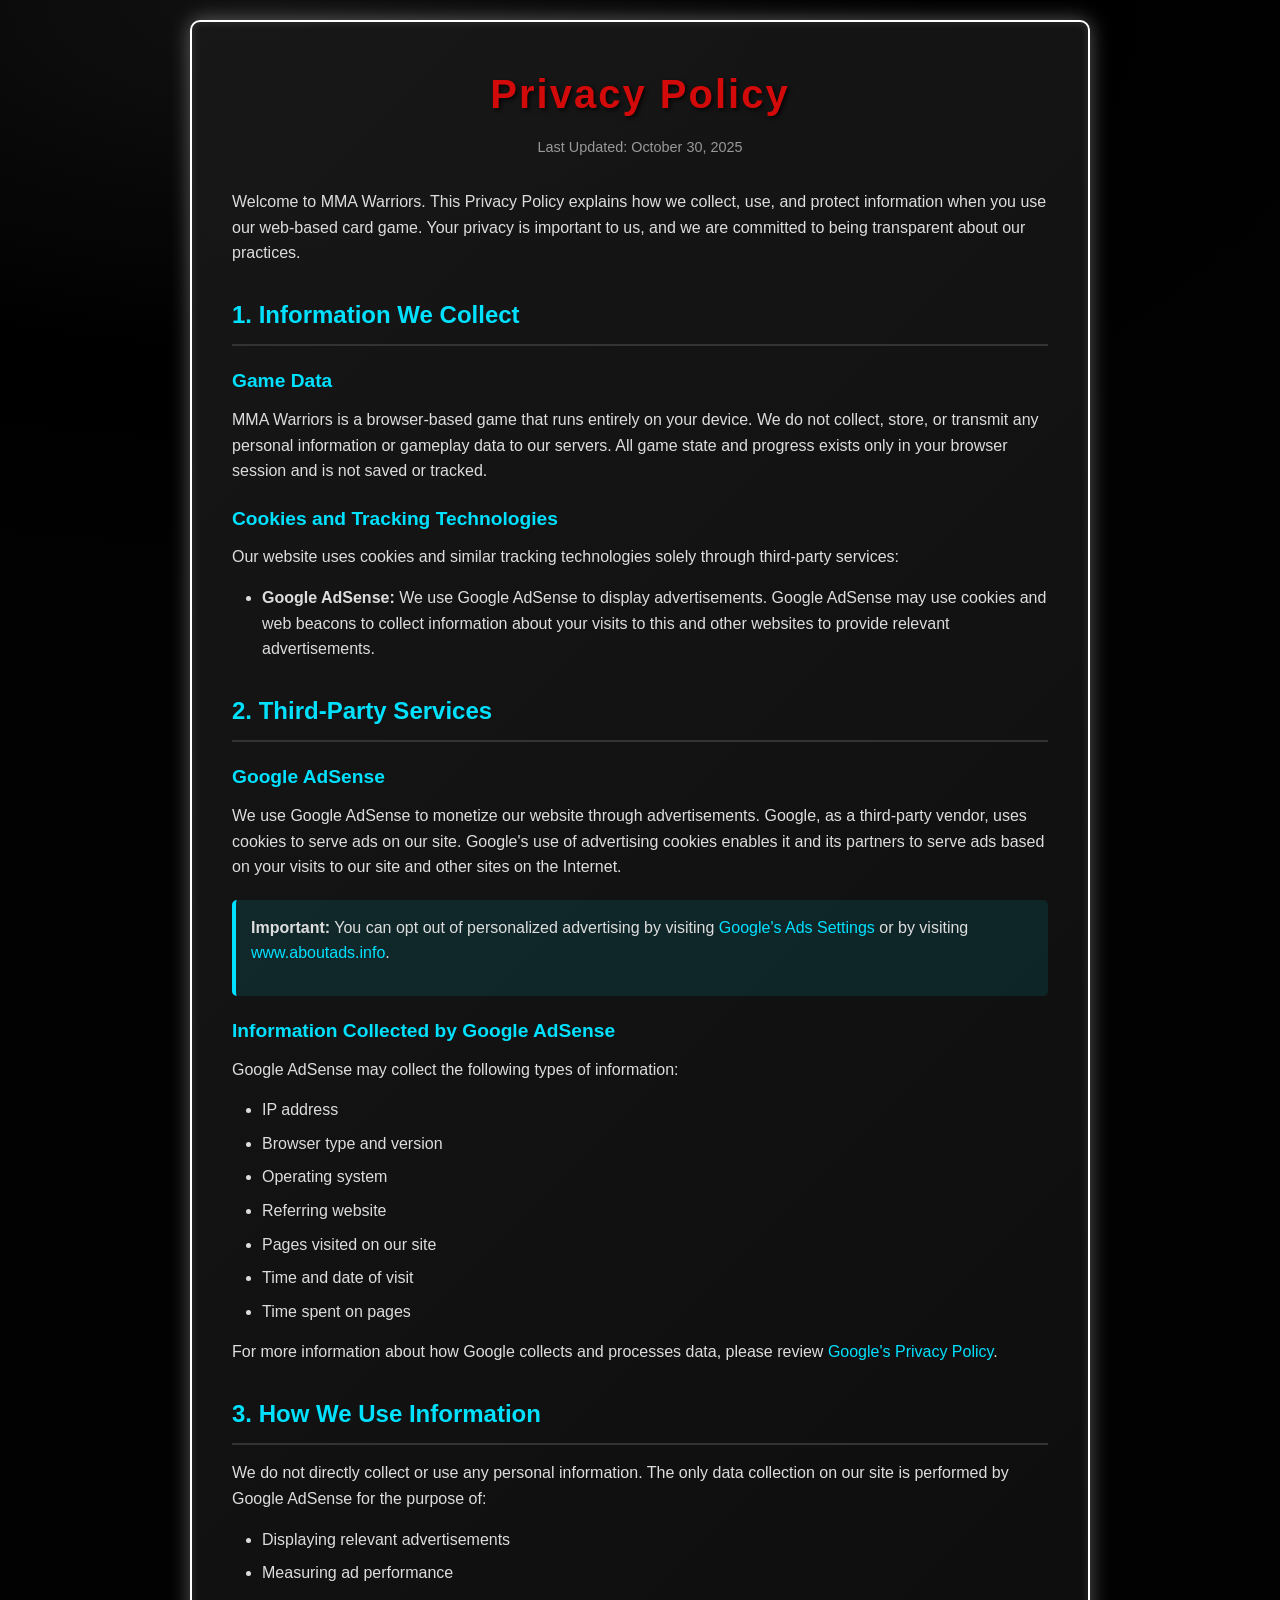
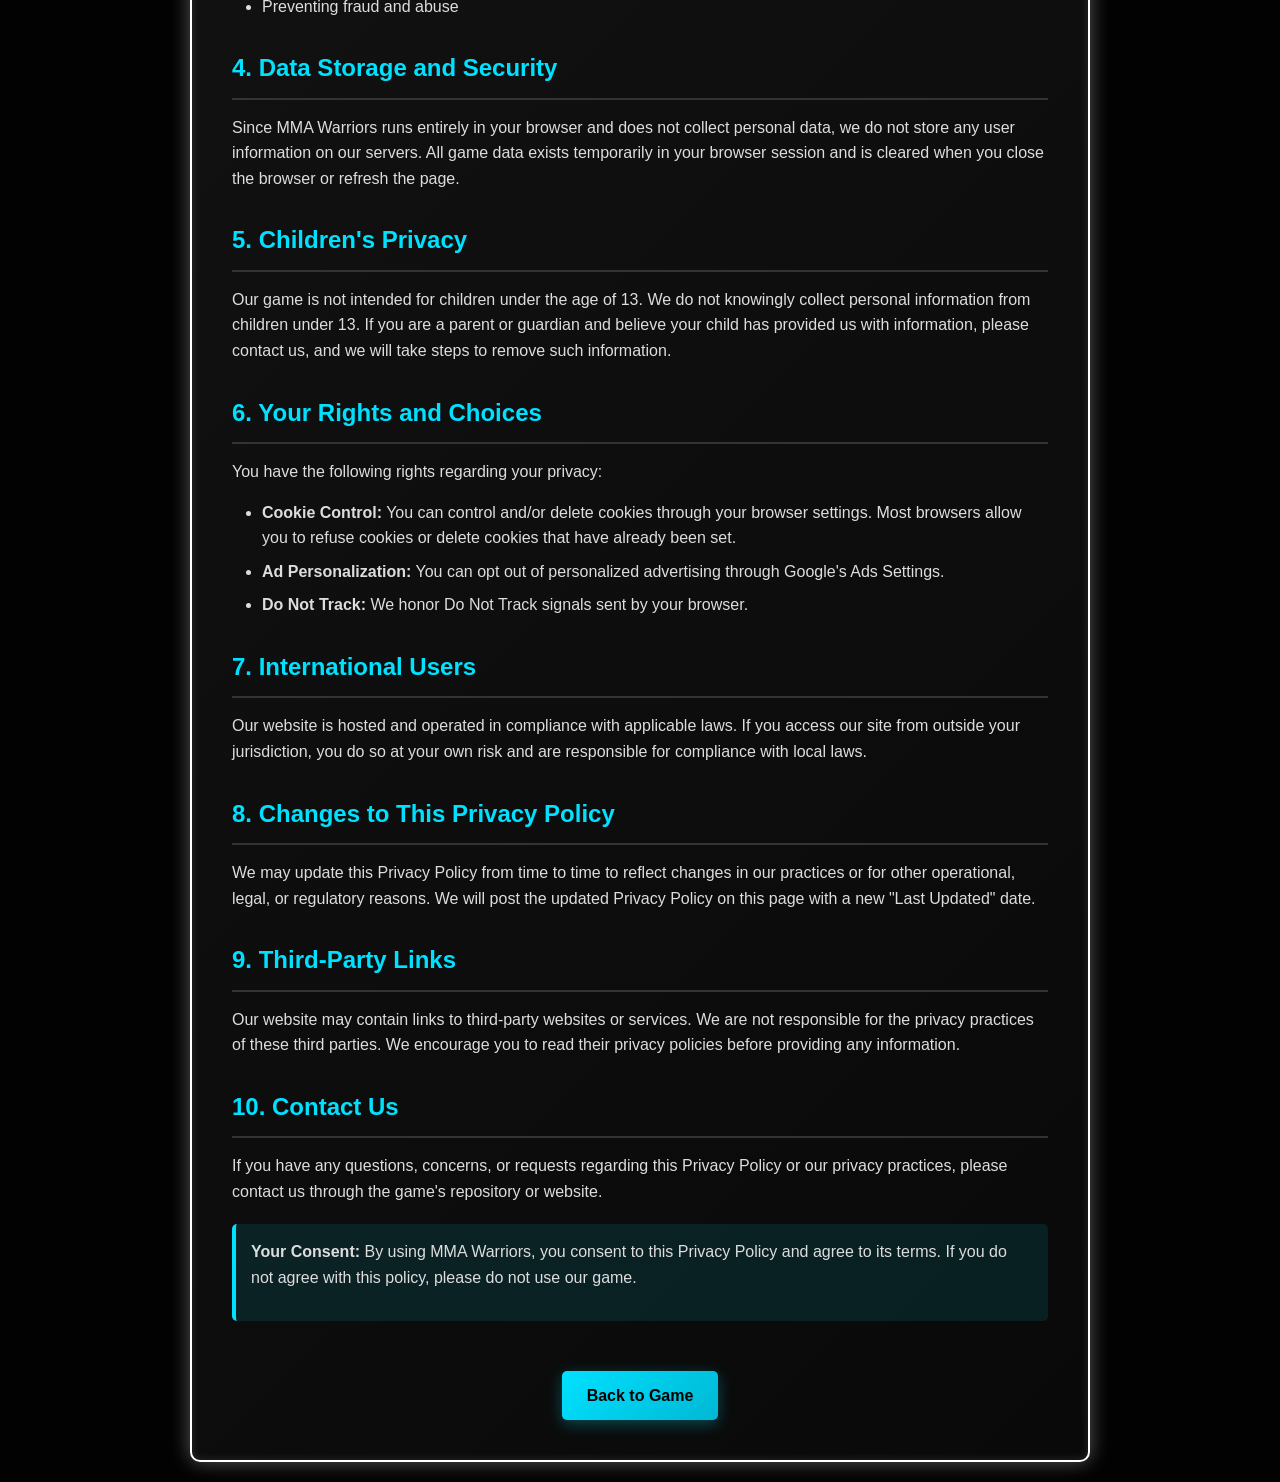
==== docs/privacy.html @ 4e3d0038 "Added privacy policy" ====
<!DOCTYPE html>
<html lang="en">
<head>
    <meta charset="UTF-8">
    <meta name="viewport" content="width=device-width, initial-scale=1.0">
    <title>Privacy Policy - MMA Warriors</title>
    <style>
        * {
            margin: 0;
            padding: 0;
            box-sizing: border-box;
        }

        body {
            font-family: 'Arial', sans-serif;
            background: radial-gradient(1200px 600px at 20% 0%, #111 0%, #000 60%, #020202 100%);
            color: #fff;
            min-height: 100vh;
            padding: 20px;
            line-height: 1.6;
        }

        .container {
            max-width: 900px;
            margin: 0 auto;
            background: linear-gradient(135deg, rgba(25,25,25,0.9), rgba(10,10,10,0.9));
            border-radius: 10px;
            border: 2px solid #ffffff;
            box-shadow: 0 0 20px rgba(255,255,255,0.35), inset 0 0 10px rgba(255,255,255,0.12);
            padding: 40px;
        }

        h1 {
            font-size: 2.5em;
            color: #d20a0a;
            text-shadow: 2px 2px 4px rgba(0, 0, 0, 0.8);
            margin-bottom: 10px;
            font-weight: bold;
            letter-spacing: 2px;
            text-align: center;
        }

        .subtitle {
            text-align: center;
            color: #999;
            margin-bottom: 30px;
            font-size: 0.9em;
        }

        h2 {
            color: #00e1ff;
            font-size: 1.5em;
            margin-top: 30px;
            margin-bottom: 15px;
            padding-bottom: 10px;
            border-bottom: 2px solid #333;
        }

        h3 {
            color: #00e1ff;
            font-size: 1.2em;
            margin-top: 20px;
            margin-bottom: 10px;
        }

        p {
            margin-bottom: 15px;
            color: #ddd;
        }

        ul {
            margin-left: 30px;
            margin-bottom: 15px;
        }

        li {
            margin-bottom: 8px;
            color: #ddd;
        }

        a {
            color: #00e1ff;
            text-decoration: none;
            transition: color 0.3s;
        }

        a:hover {
            color: #00b8d4;
            text-decoration: underline;
        }

        .back-link {
            display: inline-block;
            background: linear-gradient(135deg, #00e1ff, #00b8d4);
            color: #000;
            padding: 12px 25px;
            border-radius: 5px;
            text-decoration: none;
            font-weight: bold;
            margin-top: 30px;
            transition: transform 0.2s, box-shadow 0.2s;
            box-shadow: 0 4px 15px rgba(0,225,255,0.3);
        }

        .back-link:hover {
            transform: translateY(-2px);
            box-shadow: 0 6px 20px rgba(0,225,255,0.5);
            text-decoration: none;
        }

        .highlight-box {
            background: rgba(0,225,255,0.1);
            border-left: 4px solid #00e1ff;
            padding: 15px;
            margin: 20px 0;
            border-radius: 5px;
        }

        @media (max-width: 768px) {
            .container {
                padding: 20px;
            }

            h1 {
                font-size: 1.8em;
            }

            h2 {
                font-size: 1.3em;
            }
        }
    </style>
</head>
<body>
    <div class="container">
        <h1>Privacy Policy</h1>
        <p class="subtitle">Last Updated: October 30, 2025</p>

        <p>Welcome to MMA Warriors. This Privacy Policy explains how we collect, use, and protect information when you use our web-based card game. Your privacy is important to us, and we are committed to being transparent about our practices.</p>

        <h2>1. Information We Collect</h2>

        <h3>Game Data</h3>
        <p>MMA Warriors is a browser-based game that runs entirely on your device. We do not collect, store, or transmit any personal information or gameplay data to our servers. All game state and progress exists only in your browser session and is not saved or tracked.</p>

        <h3>Cookies and Tracking Technologies</h3>
        <p>Our website uses cookies and similar tracking technologies solely through third-party services:</p>
        <ul>
            <li><strong>Google AdSense:</strong> We use Google AdSense to display advertisements. Google AdSense may use cookies and web beacons to collect information about your visits to this and other websites to provide relevant advertisements.</li>
        </ul>

        <h2>2. Third-Party Services</h2>

        <h3>Google AdSense</h3>
        <p>We use Google AdSense to monetize our website through advertisements. Google, as a third-party vendor, uses cookies to serve ads on our site. Google's use of advertising cookies enables it and its partners to serve ads based on your visits to our site and other sites on the Internet.</p>

        <div class="highlight-box">
            <p><strong>Important:</strong> You can opt out of personalized advertising by visiting <a href="https://www.google.com/settings/ads" target="_blank" rel="noopener noreferrer">Google's Ads Settings</a> or by visiting <a href="http://www.aboutads.info/choices/" target="_blank" rel="noopener noreferrer">www.aboutads.info</a>.</p>
        </div>

        <h3>Information Collected by Google AdSense</h3>
        <p>Google AdSense may collect the following types of information:</p>
        <ul>
            <li>IP address</li>
            <li>Browser type and version</li>
            <li>Operating system</li>
            <li>Referring website</li>
            <li>Pages visited on our site</li>
            <li>Time and date of visit</li>
            <li>Time spent on pages</li>
        </ul>

        <p>For more information about how Google collects and processes data, please review <a href="https://policies.google.com/privacy" target="_blank" rel="noopener noreferrer">Google's Privacy Policy</a>.</p>

        <h2>3. How We Use Information</h2>
        <p>We do not directly collect or use any personal information. The only data collection on our site is performed by Google AdSense for the purpose of:</p>
        <ul>
            <li>Displaying relevant advertisements</li>
            <li>Measuring ad performance</li>
            <li>Preventing fraud and abuse</li>
        </ul>

        <h2>4. Data Storage and Security</h2>
        <p>Since MMA Warriors runs entirely in your browser and does not collect personal data, we do not store any user information on our servers. All game data exists temporarily in your browser session and is cleared when you close the browser or refresh the page.</p>

        <h2>5. Children's Privacy</h2>
        <p>Our game is not intended for children under the age of 13. We do not knowingly collect personal information from children under 13. If you are a parent or guardian and believe your child has provided us with information, please contact us, and we will take steps to remove such information.</p>

        <h2>6. Your Rights and Choices</h2>
        <p>You have the following rights regarding your privacy:</p>
        <ul>
            <li><strong>Cookie Control:</strong> You can control and/or delete cookies through your browser settings. Most browsers allow you to refuse cookies or delete cookies that have already been set.</li>
            <li><strong>Ad Personalization:</strong> You can opt out of personalized advertising through Google's Ads Settings.</li>
            <li><strong>Do Not Track:</strong> We honor Do Not Track signals sent by your browser.</li>
        </ul>

        <h2>7. International Users</h2>
        <p>Our website is hosted and operated in compliance with applicable laws. If you access our site from outside your jurisdiction, you do so at your own risk and are responsible for compliance with local laws.</p>

        <h2>8. Changes to This Privacy Policy</h2>
        <p>We may update this Privacy Policy from time to time to reflect changes in our practices or for other operational, legal, or regulatory reasons. We will post the updated Privacy Policy on this page with a new "Last Updated" date.</p>

        <h2>9. Third-Party Links</h2>
        <p>Our website may contain links to third-party websites or services. We are not responsible for the privacy practices of these third parties. We encourage you to read their privacy policies before providing any information.</p>

        <h2>10. Contact Us</h2>
        <p>If you have any questions, concerns, or requests regarding this Privacy Policy or our privacy practices, please contact us through the game's repository or website.</p>

        <div class="highlight-box">
            <p><strong>Your Consent:</strong> By using MMA Warriors, you consent to this Privacy Policy and agree to its terms. If you do not agree with this policy, please do not use our game.</p>
        </div>

        <div style="text-align: center;">
            <a href="index.html" class="back-link">Back to Game</a>
        </div>
    </div>
</body>
</html>
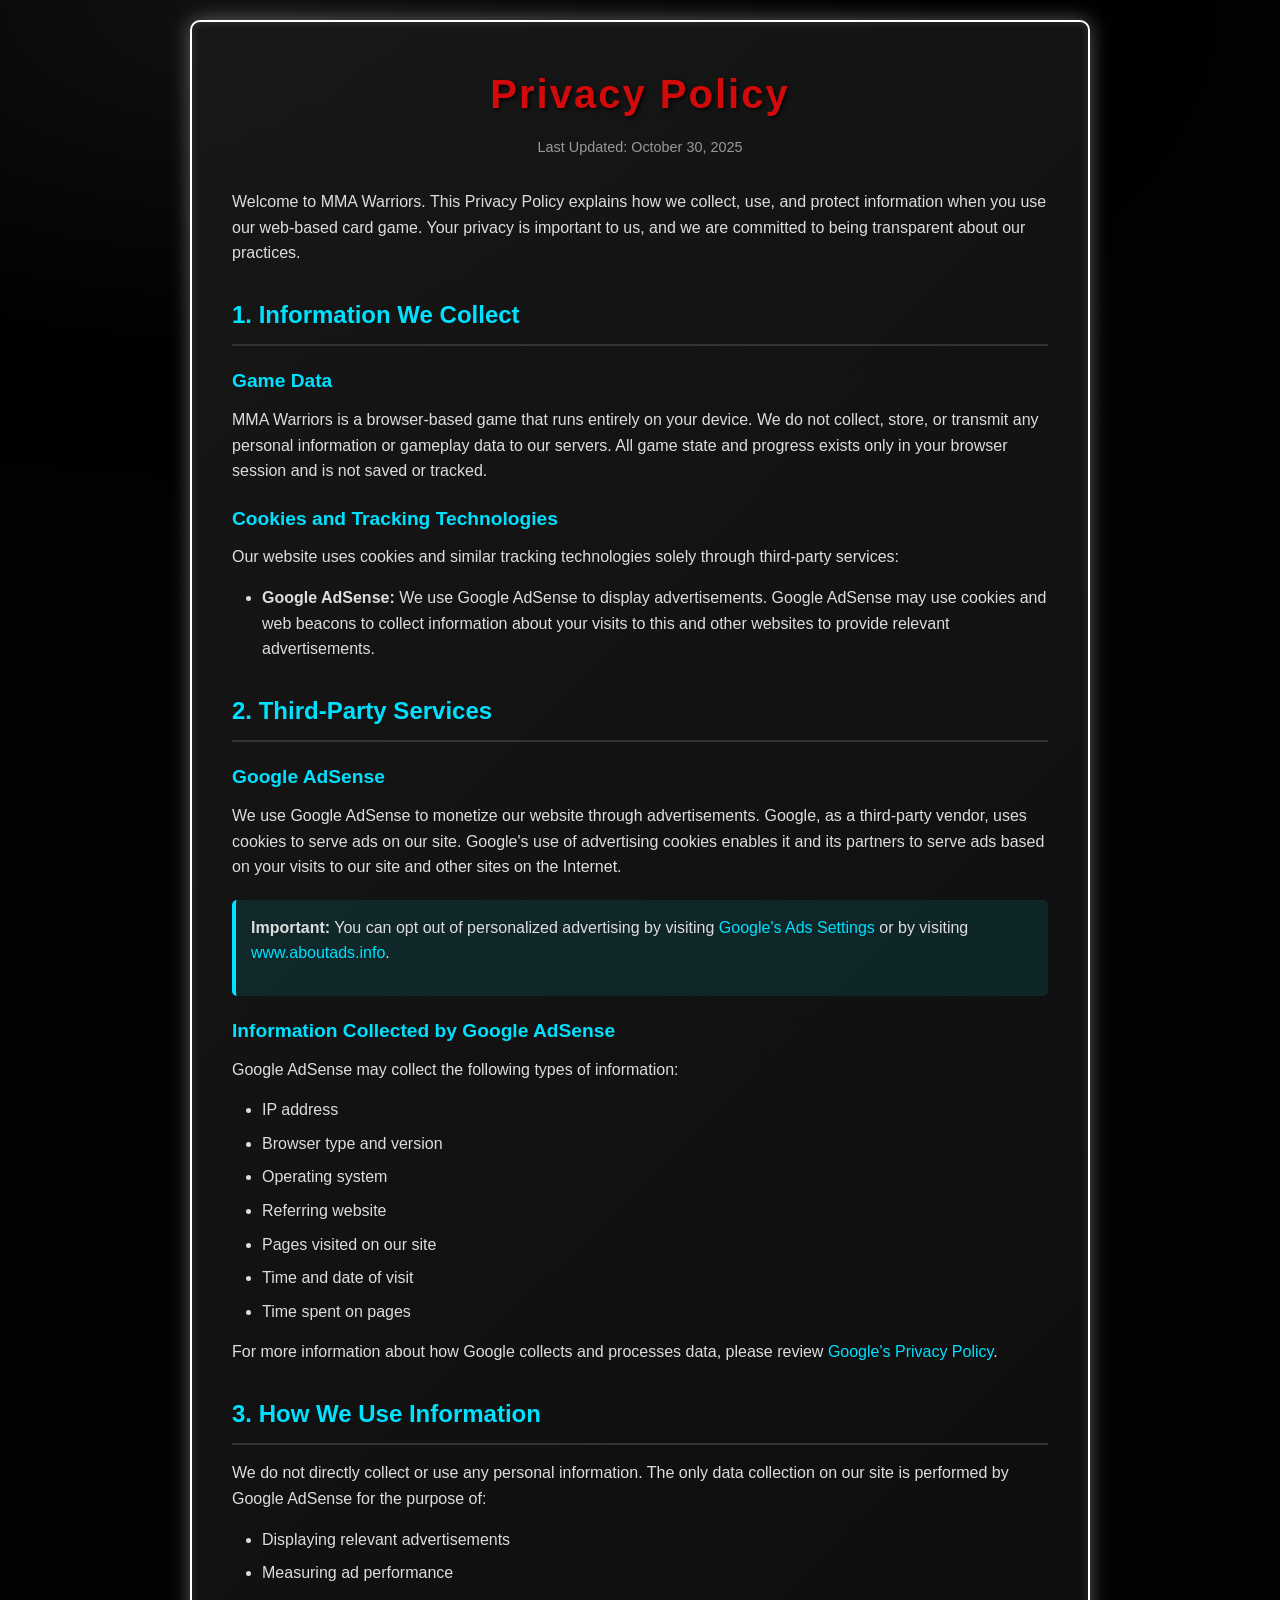
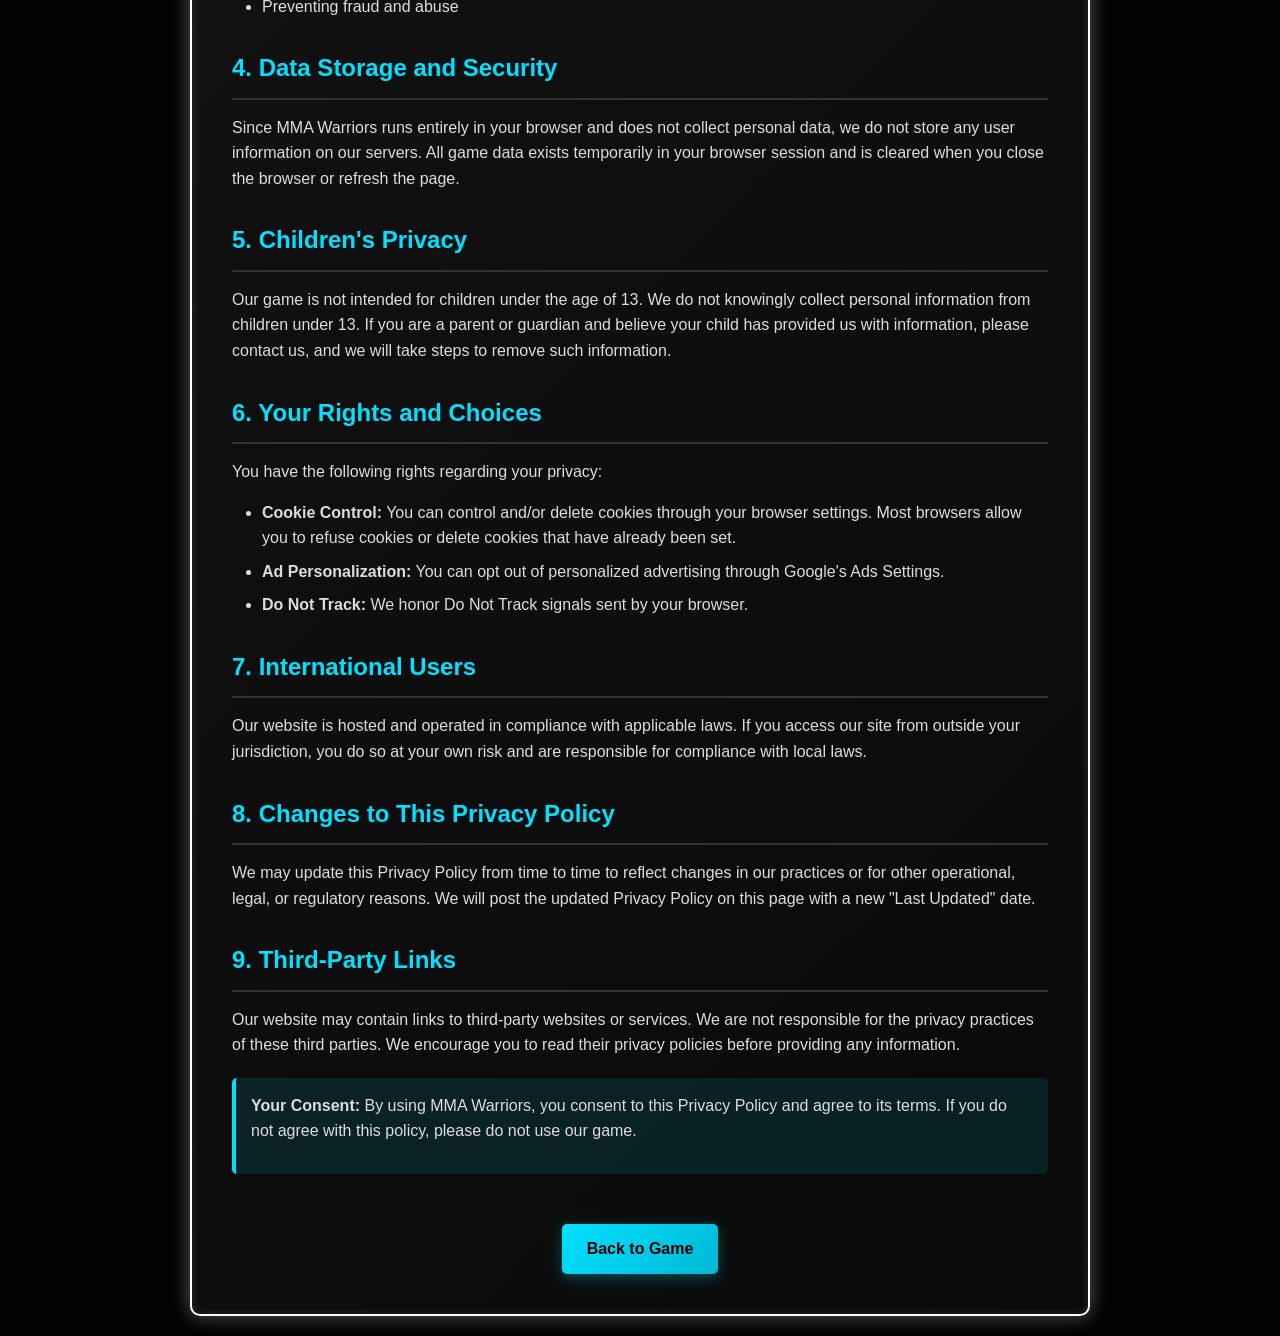
==== commit 8bfad34c: "Adjusted damage" ====
--- a/docs/privacy.html
+++ b/docs/privacy.html
@@ -203,9 +203,6 @@
         <h2>9. Third-Party Links</h2>
         <p>Our website may contain links to third-party websites or services. We are not responsible for the privacy practices of these third parties. We encourage you to read their privacy policies before providing any information.</p>
 
-        <h2>10. Contact Us</h2>
-        <p>If you have any questions, concerns, or requests regarding this Privacy Policy or our privacy practices, please contact us through the game's repository or website.</p>
-
         <div class="highlight-box">
             <p><strong>Your Consent:</strong> By using MMA Warriors, you consent to this Privacy Policy and agree to its terms. If you do not agree with this policy, please do not use our game.</p>
         </div>
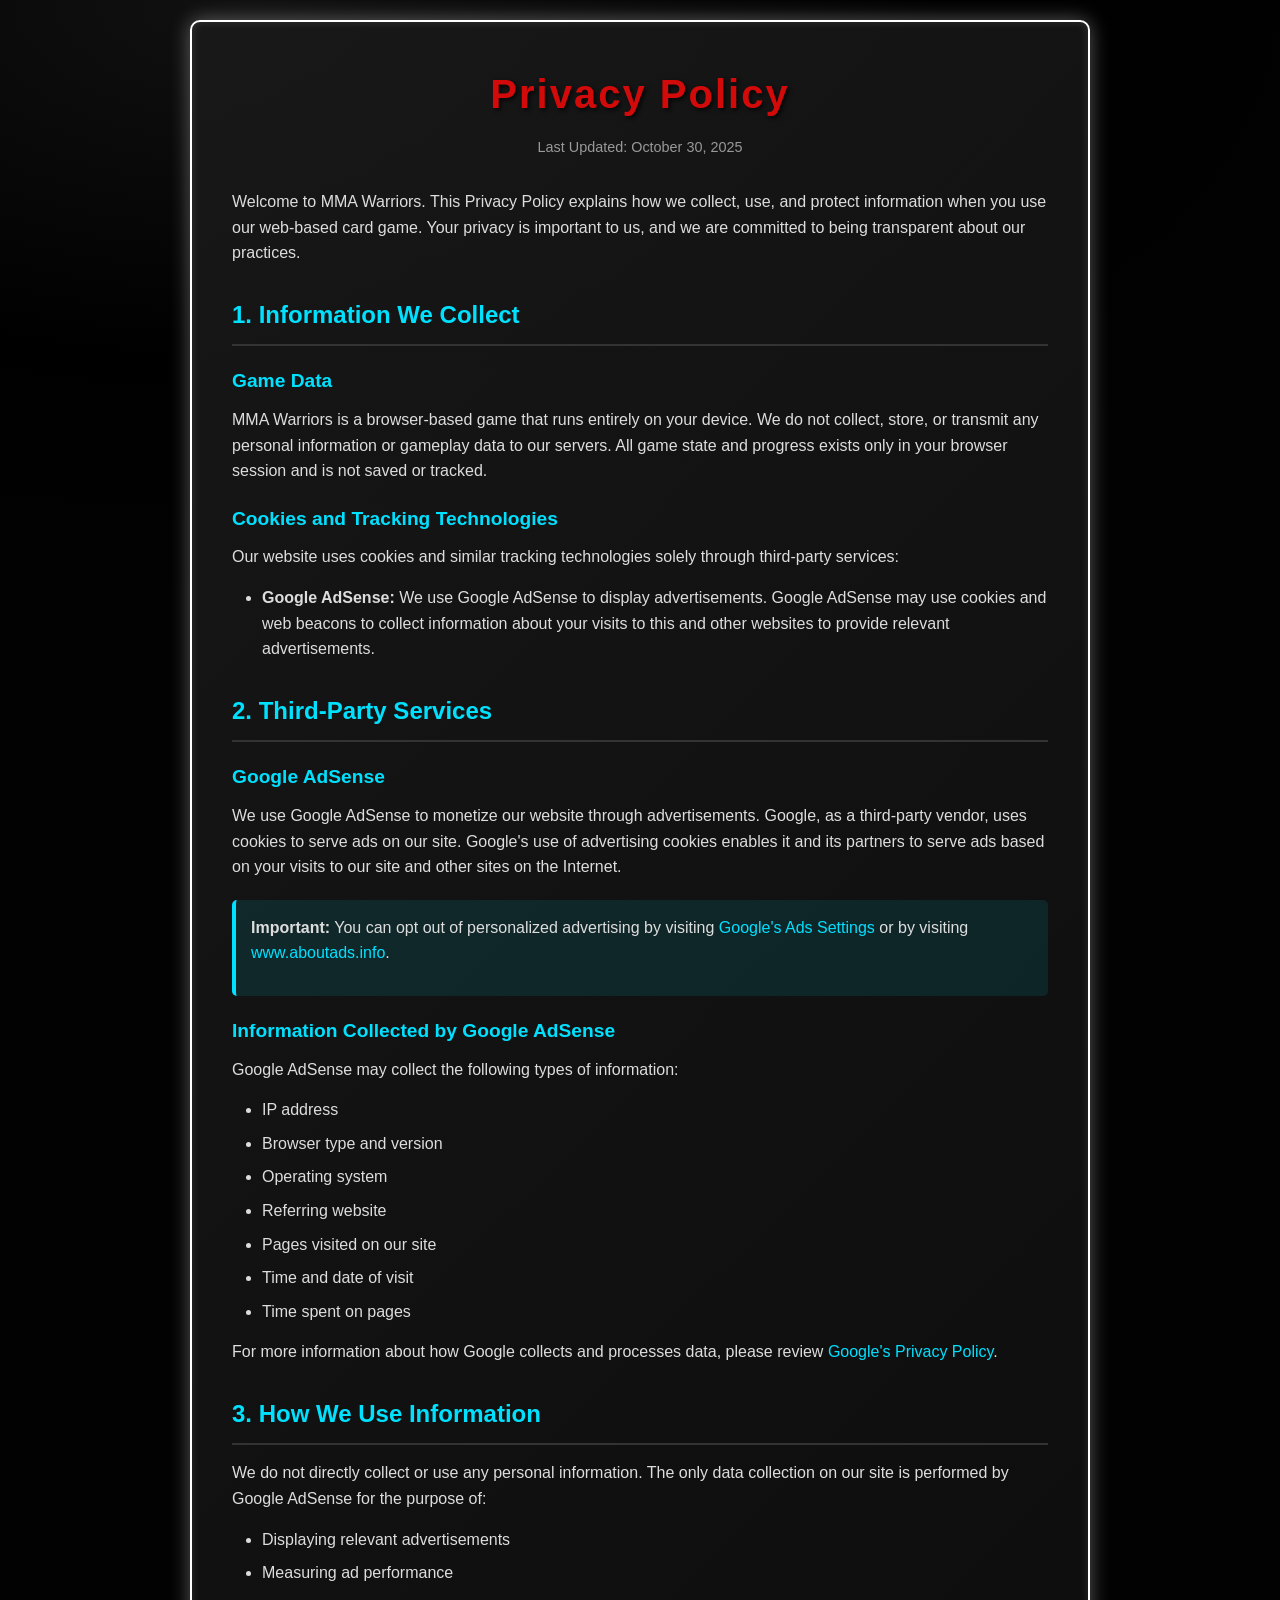
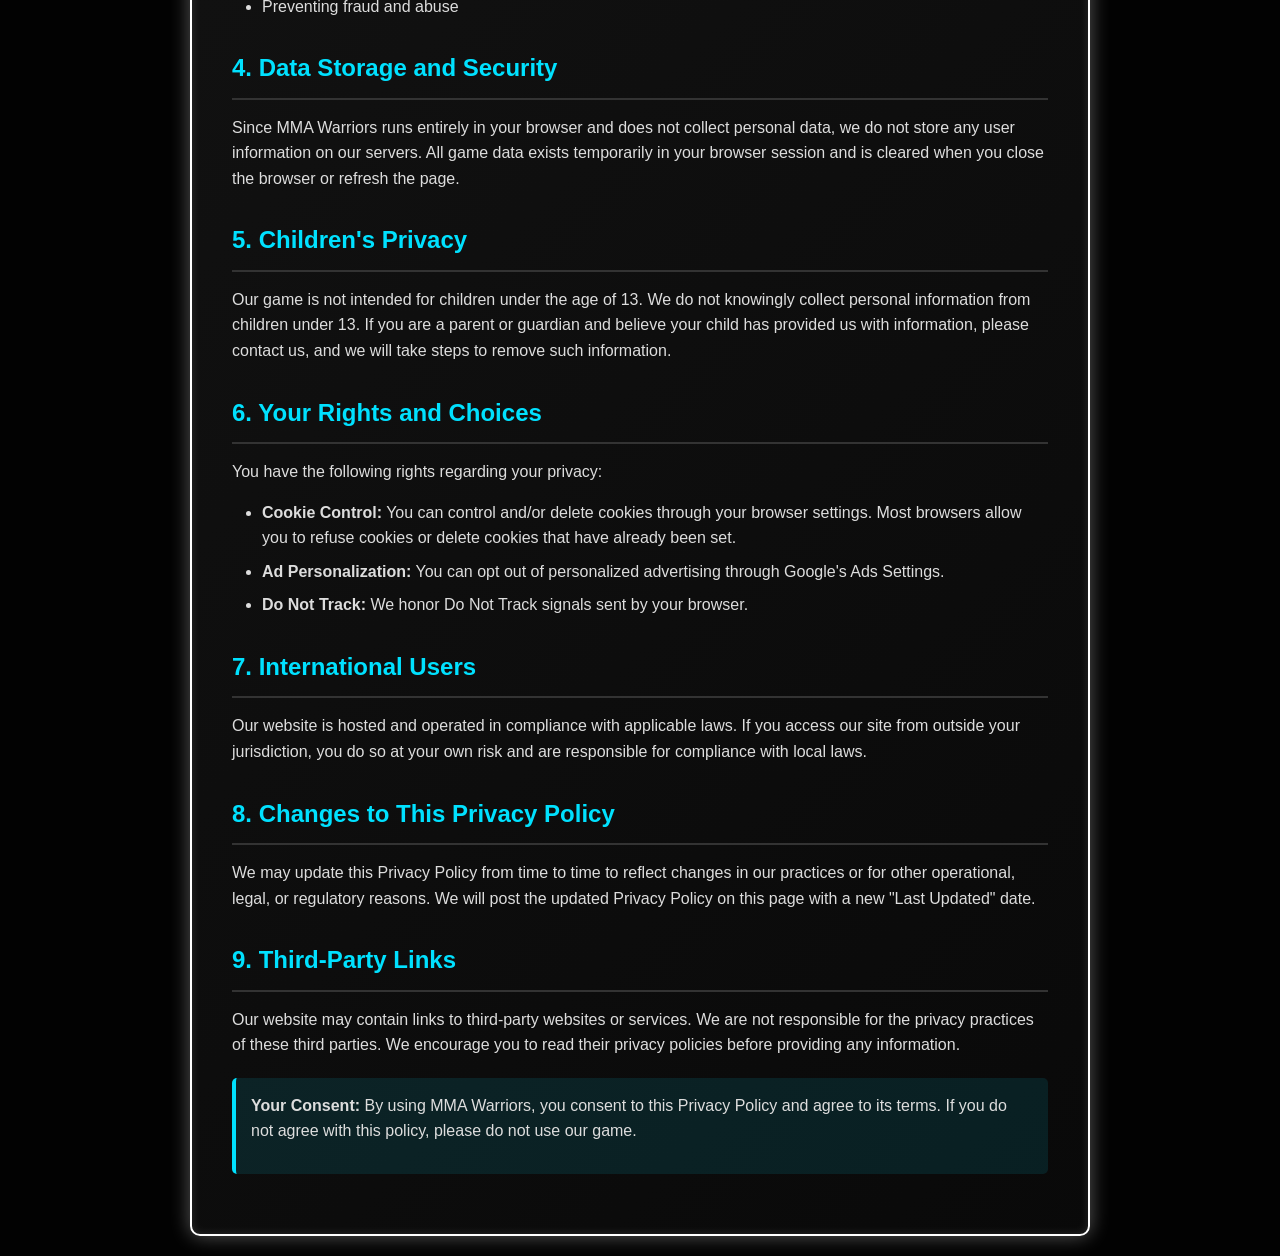
==== commit a0409dee: "After special abilities" ====
--- a/docs/privacy.html
+++ b/docs/privacy.html
@@ -87,25 +87,6 @@
         a:hover {
             color: #00b8d4;
             text-decoration: underline;
-        }
-
-        .back-link {
-            display: inline-block;
-            background: linear-gradient(135deg, #00e1ff, #00b8d4);
-            color: #000;
-            padding: 12px 25px;
-            border-radius: 5px;
-            text-decoration: none;
-            font-weight: bold;
-            margin-top: 30px;
-            transition: transform 0.2s, box-shadow 0.2s;
-            box-shadow: 0 4px 15px rgba(0,225,255,0.3);
-        }
-
-        .back-link:hover {
-            transform: translateY(-2px);
-            box-shadow: 0 6px 20px rgba(0,225,255,0.5);
-            text-decoration: none;
         }
 
         .highlight-box {
@@ -207,9 +188,6 @@
             <p><strong>Your Consent:</strong> By using MMA Warriors, you consent to this Privacy Policy and agree to its terms. If you do not agree with this policy, please do not use our game.</p>
         </div>
 
-        <div style="text-align: center;">
-            <a href="index.html" class="back-link">Back to Game</a>
-        </div>
     </div>
 </body>
 </html>
